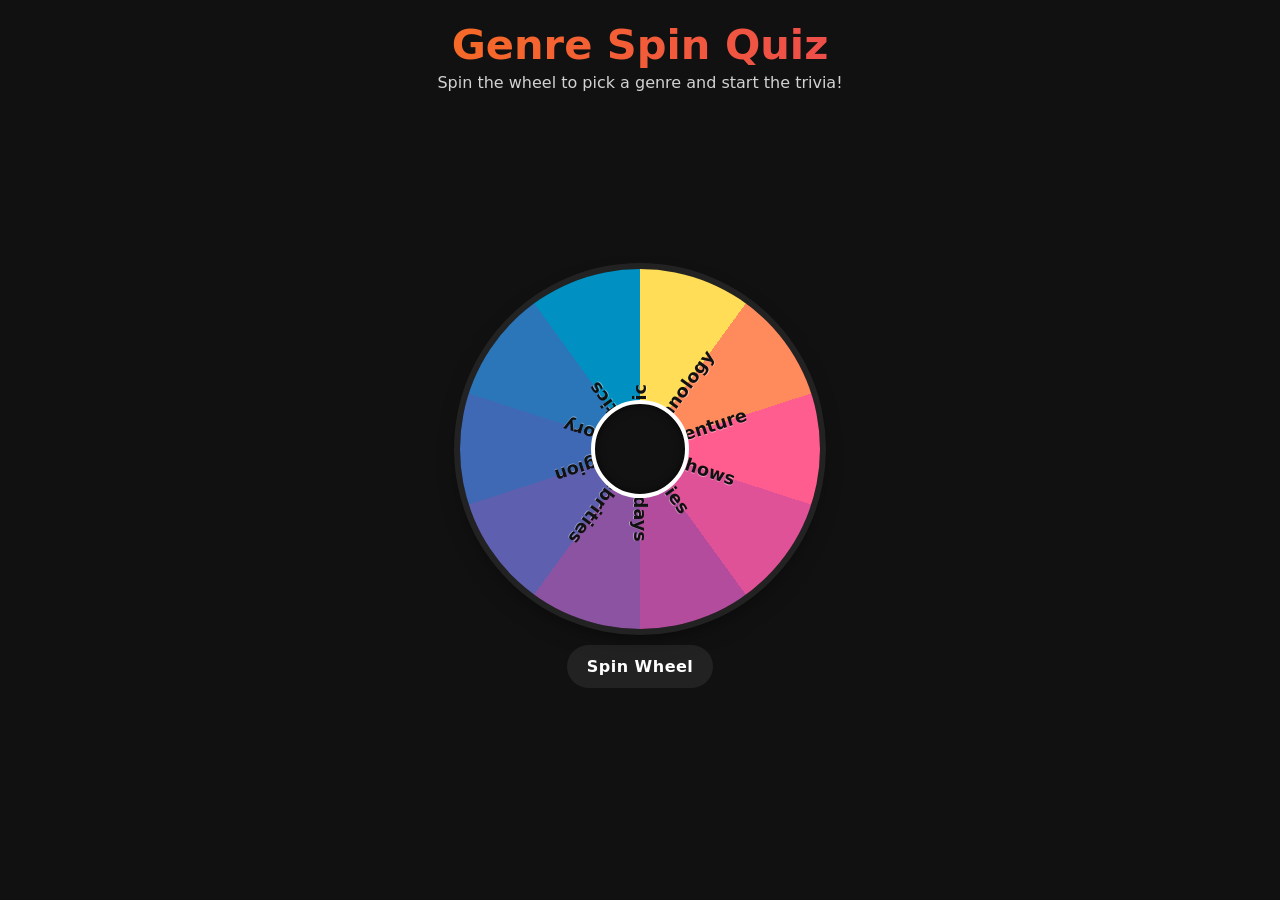
==== quiz.html @ 100404b9 "initial commit" ====
<!DOCTYPE html>
<html lang="en">
<head>
  <meta charset="UTF-8" />
  <title>Quiz - Genre Spin Quiz</title>
  <meta name="viewport" content="width=device-width,initial-scale=1" />
  <link rel="stylesheet" href="assets/styles.css" />
</head>
<body>
  <header>
    <h1 id="quizGenreTitle">Quiz</h1>
    <div id="progress">Question <span id="qNumber">1</span>/5</div>
  </header>
  <main class="quiz-container">
    <div id="questionText" class="question"></div>
    <div id="answers" class="answers"></div>
    <button id="nextBtn" class="next hidden">Next</button>
  </main>
  <script src="assets/questions.js"></script>
  <script src="assets/quiz.js"></script>
</body>
</html>
---- assets/styles.css ----
*{box-sizing:border-box;font-family:system-ui,-apple-system,Segoe UI,Roboto,sans-serif;margin:0;padding:0}
body{background:#111;color:#f4f4f4;min-height:100vh;display:flex;flex-direction:column}
header{text-align:center;padding:1.25rem 1rem}
header h1{font-size:clamp(1.8rem,4vw,2.6rem);margin-bottom:.25rem;background:linear-gradient(90deg,#ff8a00,#e52e71);-webkit-background-clip:text;color:transparent}
header p{opacity:.85}
.wheel-container{margin:auto;display:flex;flex-direction:column;align-items:center;gap:1rem;padding:1rem}
.wheel{width:360px;height:360px;border-radius:50%;position:relative;box-shadow:0 0 0 6px #222,0 10px 25px -5px rgba(0,0,0,.6);overflow:hidden;transition:transform 6s cubic-bezier(.17,.67,.32,1.25)}
.wheel::after{content:'';position:absolute;top:50%;left:50%;transform:translate(-50%,-50%);width:90px;height:90px;background:#111;border:4px solid #fff;border-radius:50%;box-shadow:0 0 10px rgba(0,0,0,.6) inset}
.controls{display:flex;gap:.75rem}
button{cursor:pointer;border:none;padding:.75rem 1.2rem;font-size:1rem;border-radius:40px;background:#222;color:#fff;letter-spacing:.5px;transition:.25s;font-weight:600}
button:hover{background:#333}
button:active{transform:scale(.96)}
.selected-genre{min-height:2rem;font-size:1.25rem;font-weight:600;margin-top:.5rem}
.hidden{display:none !important}
.segment-label{position:absolute;top:50%;left:50%;transform-origin:0 0;display:flex;align-items:center;justify-content:flex-start;font-size:1.1rem;font-weight:600;color:#111;text-shadow:0 1px 0 rgba(255,255,255,.4);width:50%;padding-left:8px}
.quiz-container{max-width:800px;margin:auto;display:flex;flex-direction:column;gap:1.25rem;padding:1rem;width:100%}
.question{font-size:1.3rem;font-weight:600;line-height:1.35}
.answers{display:grid;gap:.75rem}
.answers button{background:#1e1e1e;text-align:left;padding:.9rem 1rem;border:1px solid #333;border-radius:14px;font-weight:500}
.answers button.correct{background:#1b5e20;border-color:#2e7d32}
.answers button.incorrect{background:#641010;border-color:#8b1d1d}
.next{align-self:flex-end}
#progress{text-align:center;margin-top:-.5rem;margin-bottom:.5rem;font-weight:600}
.results-container{margin:auto;text-align:center;display:flex;flex-direction:column;gap:1.25rem;padding:2rem}
#scoreDisplay{font-size:2rem;font-weight:700}
#playAgainBtn{align-self:center}
@media (max-width:600px){.wheel{width:300px;height:300px}.segment-label{font-size:.85rem}}
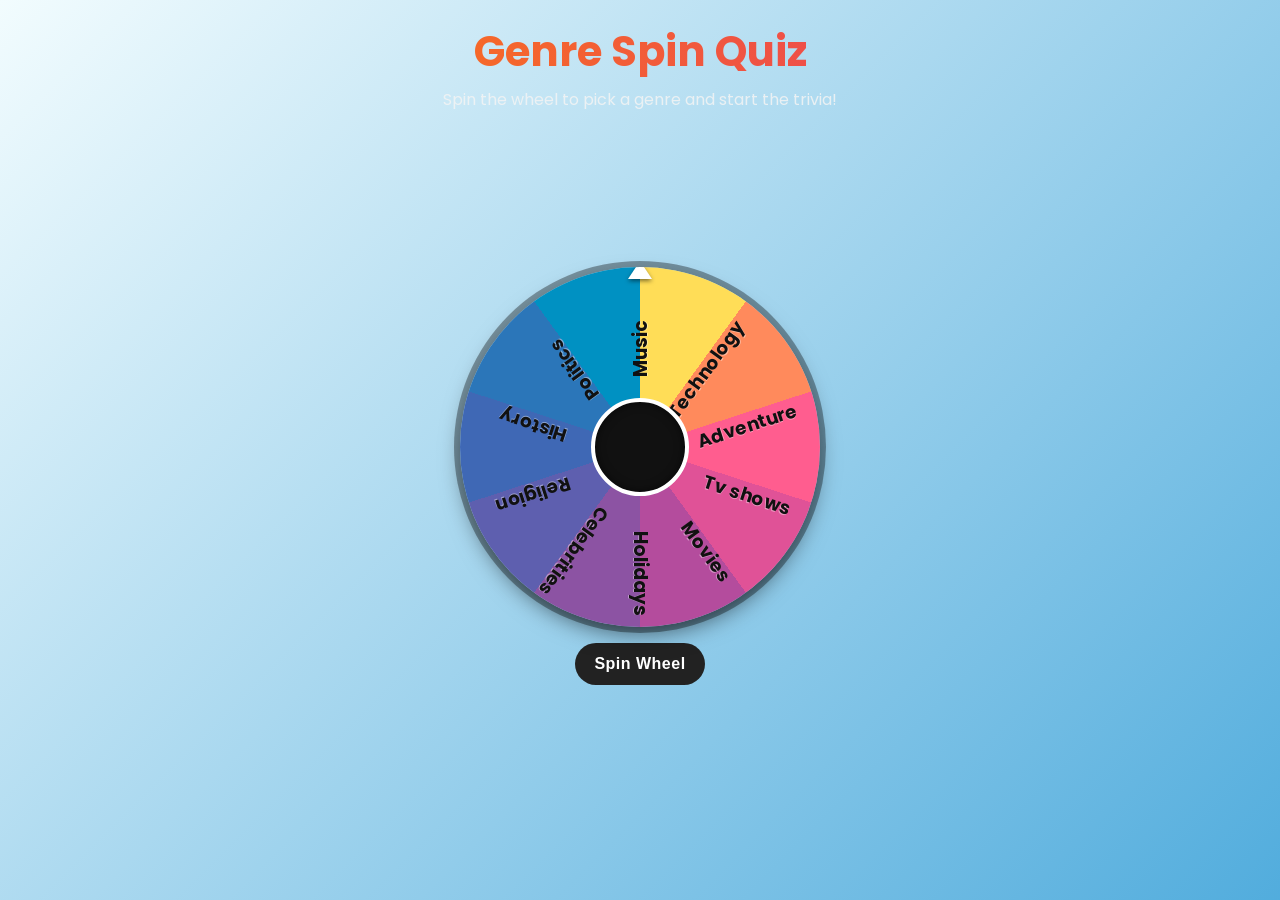
==== commit a9969c20: "finished" ====
--- a/quiz.html
+++ b/quiz.html
@@ -1,15 +1,22 @@
 <!DOCTYPE html>
 <html lang="en">
-<head>
+  <head>
   <meta charset="UTF-8" />
   <title>Quiz - Genre Spin Quiz</title>
   <meta name="viewport" content="width=device-width,initial-scale=1" />
+  <link rel="preconnect" href="https://fonts.googleapis.com">
+  <link rel="preconnect" href="https://fonts.gstatic.com" crossorigin>
+  <link href="https://fonts.googleapis.com/css2?family=Poppins:wght@400;600;800&display=swap" rel="stylesheet">
   <link rel="stylesheet" href="assets/styles.css" />
 </head>
 <body>
   <header>
     <h1 id="quizGenreTitle">Quiz</h1>
-    <div id="progress">Question <span id="qNumber">1</span>/5</div>
+    <div class="top-stats">
+      <div id="progress">Question <span id="qNumber">1</span></div>
+      <div id="balance">Balance: $<span id="balanceValue">1000</span></div>
+    </div>
+    <div class="genre-hero"><img id="quizGenreImage" alt="Genre image"></div>
   </header>
   <main class="quiz-container">
     <div id="questionText" class="question"></div>
@@ -17,6 +24,7 @@
     <button id="nextBtn" class="next hidden">Next</button>
   </main>
   <script src="assets/questions.js"></script>
+  <script src="assets/genre-assets.js"></script>
   <script src="assets/quiz.js"></script>
 </body>
 </html>
--- a/assets/styles.css
+++ b/assets/styles.css
@@ -1,18 +1,23 @@
-*{box-sizing:border-box;font-family:system-ui,-apple-system,Segoe UI,Roboto,sans-serif;margin:0;padding:0}
-body{background:#111;color:#f4f4f4;min-height:100vh;display:flex;flex-direction:column}
+*{box-sizing:border-box;margin:0;padding:0}
+:root{--text:#f4f4f4;--panel:#111;--btn:#222;--btn-hover:#333}
+body{background:linear-gradient(-45deg,#1d2b64,#f8cdda,#1c92d2,#f2fcfe);background-size:400% 400%;animation:ambient 22s ease infinite;color:var(--text);min-height:100vh;display:flex;flex-direction:column;font-family:'Poppins',system-ui,-apple-system,Segoe UI,Roboto,sans-serif}
+@keyframes ambient{0%{background-position:0% 50%}50%{background-position:100% 50%}100%{background-position:0% 50%}}
 header{text-align:center;padding:1.25rem 1rem}
 header h1{font-size:clamp(1.8rem,4vw,2.6rem);margin-bottom:.25rem;background:linear-gradient(90deg,#ff8a00,#e52e71);-webkit-background-clip:text;color:transparent}
 header p{opacity:.85}
 .wheel-container{margin:auto;display:flex;flex-direction:column;align-items:center;gap:1rem;padding:1rem}
-.wheel{width:360px;height:360px;border-radius:50%;position:relative;box-shadow:0 0 0 6px #222,0 10px 25px -5px rgba(0,0,0,.6);overflow:hidden;transition:transform 6s cubic-bezier(.17,.67,.32,1.25)}
+.wheel{width:360px;height:360px;border-radius:50%;position:relative;box-shadow:0 0 0 6px rgba(0,0,0,.35),0 10px 25px -5px rgba(0,0,0,.6);overflow:hidden;transition:transform 6s cubic-bezier(.17,.67,.32,1.25);background:#fff}
+.wheel::before{content:'';position:absolute;top:-6px;left:50%;transform:translateX(-50%);width:0;height:0;border-left:12px solid transparent;border-right:12px solid transparent;border-bottom:18px solid #fff;filter:drop-shadow(0 2px 2px rgba(0,0,0,.5));z-index:5}
 .wheel::after{content:'';position:absolute;top:50%;left:50%;transform:translate(-50%,-50%);width:90px;height:90px;background:#111;border:4px solid #fff;border-radius:50%;box-shadow:0 0 10px rgba(0,0,0,.6) inset}
 .controls{display:flex;gap:.75rem}
-button{cursor:pointer;border:none;padding:.75rem 1.2rem;font-size:1rem;border-radius:40px;background:#222;color:#fff;letter-spacing:.5px;transition:.25s;font-weight:600}
-button:hover{background:#333}
+button{cursor:pointer;border:none;padding:.75rem 1.2rem;font-size:1rem;border-radius:40px;background:var(--btn);color:#fff;letter-spacing:.5px;transition:.25s;font-weight:600}
+button:hover{background:var(--btn-hover)}
 button:active{transform:scale(.96)}
 .selected-genre{min-height:2rem;font-size:1.25rem;font-weight:600;margin-top:.5rem}
 .hidden{display:none !important}
-.segment-label{position:absolute;top:50%;left:50%;transform-origin:0 0;display:flex;align-items:center;justify-content:flex-start;font-size:1.1rem;font-weight:600;color:#111;text-shadow:0 1px 0 rgba(255,255,255,.4);width:50%;padding-left:8px}
+.segment-label{position:absolute;top:50%;left:50%;transform-origin:0 50%;display:flex;align-items:center;justify-content:center;text-align:center;font-size:1.15rem;font-weight:700;color:#111;text-shadow:0 1px 0 rgba(255,255,255,.4);width:calc(50% - 45px);padding:0}
+.genre-hero{margin-top:.5rem;display:flex;justify-content:center}
+.genre-hero img{max-width:600px;width:100%;border-radius:16px;box-shadow:0 12px 30px rgba(0,0,0,.35);border:1px solid rgba(255,255,255,.15)}
 .quiz-container{max-width:800px;margin:auto;display:flex;flex-direction:column;gap:1.25rem;padding:1rem;width:100%}
 .question{font-size:1.3rem;font-weight:600;line-height:1.35}
 .answers{display:grid;gap:.75rem}
@@ -20,7 +25,9 @@
 .answers button.correct{background:#1b5e20;border-color:#2e7d32}
 .answers button.incorrect{background:#641010;border-color:#8b1d1d}
 .next{align-self:flex-end}
-#progress{text-align:center;margin-top:-.5rem;margin-bottom:.5rem;font-weight:600}
+#progress{margin-top:-.25rem;margin-bottom:.25rem;font-weight:700}
+.top-stats{display:flex;gap:1rem;justify-content:center;align-items:center}
+#balance{font-weight:800}
 .results-container{margin:auto;text-align:center;display:flex;flex-direction:column;gap:1.25rem;padding:2rem}
 #scoreDisplay{font-size:2rem;font-weight:700}
 #playAgainBtn{align-self:center}
